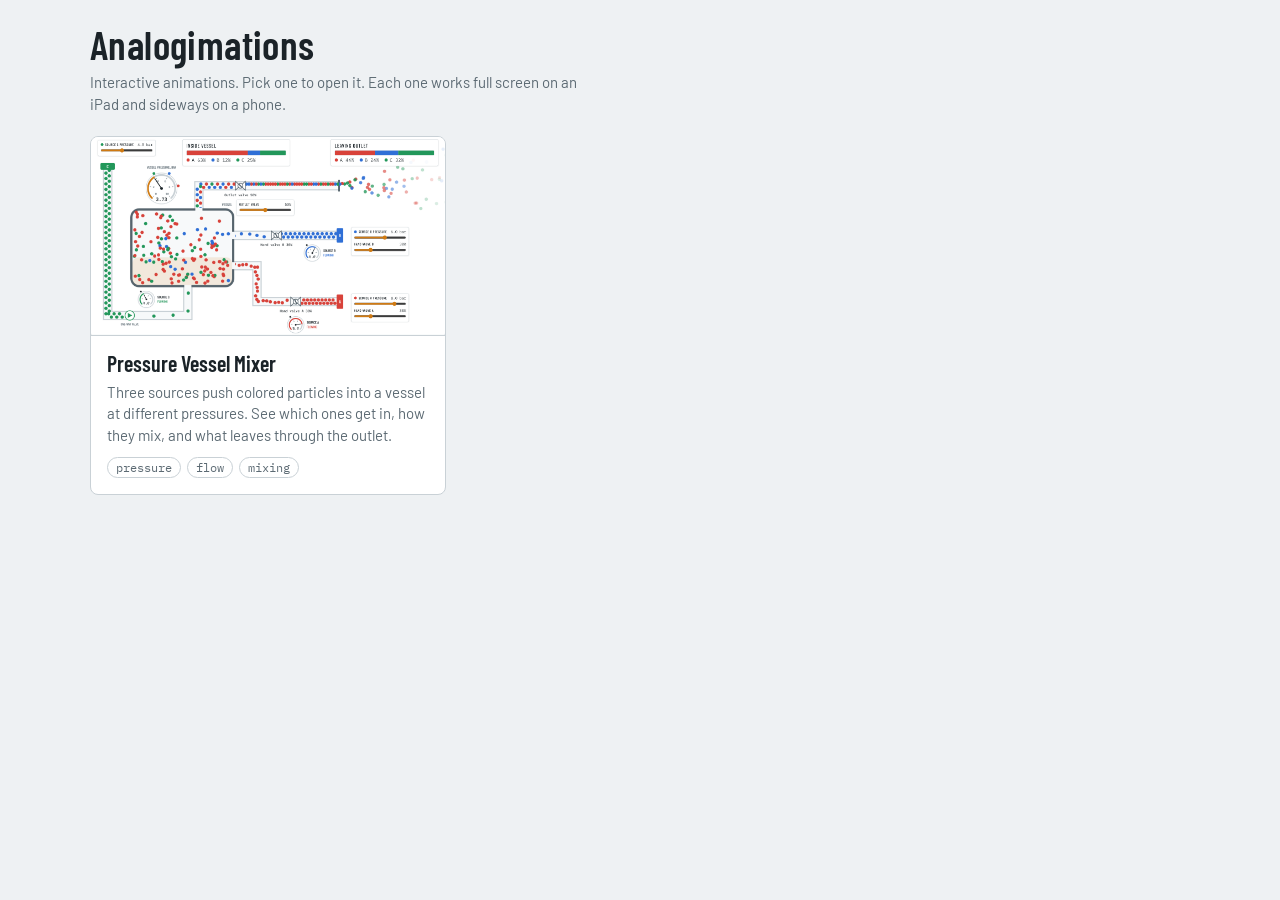
==== index.html @ 4411658d "Turn the repo into an animation catalog Move the pressure vessel to animations/pressure-vessel/, pul" ====
<!doctype html>
<html lang="en">
<head>
<meta charset="utf-8">
<meta name="viewport" content="width=device-width, initial-scale=1, viewport-fit=cover">
<title>Analogimations</title>
<meta name="description" content="Interactive animations. Pick one to open it. Each one works full screen on an iPad and sideways on a phone.">
<meta name="theme-color" content="#eef1f3">
<link rel="stylesheet" href="https://fonts.googleapis.com/css2?family=Barlow+Condensed:wght@500;600&family=Barlow:wght@400;500&family=IBM+Plex+Mono:wght@400;500&display=swap">
<link rel="stylesheet" href="shared/analog.css">
<style>
body { margin: 0; }
.wrap { max-width: 1100px; gap: 20px; }
h1 { font-size: 40px; }
.cards { list-style: none; margin: 0; padding: 0; display: grid; grid-template-columns: repeat(auto-fill, minmax(min(100%, 320px), 1fr)); gap: 16px; }
.card a { display: grid; height: 100%; grid-template-rows: auto 1fr; color: inherit; text-decoration: none; background: var(--panel); border: 1px solid var(--line); border-radius: 8px; overflow: hidden; }
.card a:hover { border-color: var(--steel-dark); }
.card a:focus-visible { outline: 2px solid var(--accent); outline-offset: 2px; }
.card img, .nothumb { display: block; width: 100%; height: auto; aspect-ratio: 16 / 9; object-fit: cover; background: var(--vessel); border-bottom: 1px solid var(--line); }
.card-body { padding: 14px 16px 16px; display: grid; gap: 6px; align-content: start; }
.card h2 { font-family: var(--font-display); font-weight: 600; font-size: 22px; margin: 0; }
.card p { margin: 0; color: var(--muted); line-height: 1.45; }
.tags { list-style: none; margin: 4px 0 0; padding: 0; display: flex; flex-wrap: wrap; gap: 6px; }
.tags li { font-family: var(--font-mono); font-size: 12px; color: var(--muted); border: 1px solid var(--line); border-radius: 999px; padding: 2px 8px; }
</style>
</head>
<body>
<div class="wrap">
  <header><div><h1>Analogimations</h1><p class="sub">Interactive animations. Pick one to open it. Each one works full screen on an iPad and sideways on a phone.</p></div></header>
  <ul class="cards">
    <li class="card"><a href="animations/pressure-vessel/">
      <img src="animations/pressure-vessel/thumb.png" alt="" width="640" height="360" loading="lazy">
      <div class="card-body"><h2>Pressure Vessel Mixer</h2><p>Three sources push colored particles into a vessel at different pressures. See which ones get in, how they mix, and what leaves through the outlet.</p><ul class="tags"><li>pressure</li><li>flow</li><li>mixing</li></ul></div>
    </a></li>
  </ul>
</div>
</body>
</html>
---- shared/analog.css ----
/* Shared look and behavior for every analogimation: palette, fonts, page layout, control chips over
   a 16:9 diagram, full-screen show mode, and phone rules (scenario menu, "turn sideways" hint). */
:root {
  --bg: #eef1f3;
  --panel: #ffffff;
  --fg: #1b2328;
  --muted: #5c6a73;
  --line: #c9d1d6;
  --steel: #8d9aa3;
  --steel-dark: #56646d;
  --vessel: #f7f9fa;
  --accent: #d07a12;
  --red: #d8423a;
  --blue: #2f6fd6;
  --green: #22975a;
  --closed: #9aa5ac;
  --font-display: "Barlow Condensed", "Arial Narrow", sans-serif;
  --font-body: "Barlow", "Helvetica Neue", Arial, sans-serif;
  --font-mono: "IBM Plex Mono", ui-monospace, Menlo, monospace;
}
@media (prefers-color-scheme: dark) {
  :root:not([data-theme="light"]) {
    --bg: #11161a; --panel: #192026; --fg: #e3e8eb; --muted: #93a1aa; --line: #2c363d;
    --steel: #5d6b74; --steel-dark: #8796a0; --vessel: #0d1216; --accent: #f0a040;
    --red: #f0605a; --blue: #5b93f0; --green: #3cc47e; --closed: #4a555c;
    color-scheme: dark;
  }
}
:root[data-theme="dark"] {
  --bg: #11161a; --panel: #192026; --fg: #e3e8eb; --muted: #93a1aa; --line: #2c363d;
  --steel: #5d6b74; --steel-dark: #8796a0; --vessel: #0d1216; --accent: #f0a040;
  --red: #f0605a; --blue: #5b93f0; --green: #3cc47e; --closed: #4a555c;
  color-scheme: dark;
}
* { box-sizing: border-box; }
body {
  background: var(--bg); color: var(--fg); font-family: var(--font-body); font-size: 15px;
  padding-left: max(16px, env(safe-area-inset-left, 0px));
  padding-right: max(16px, env(safe-area-inset-right, 0px));
  padding-block: 20px 32px;
}
.wrap { max-width: 1280px; margin: 0 auto; display: grid; gap: 16px; }
header { display: flex; flex-wrap: wrap; align-items: baseline; justify-content: space-between; gap: 8px 24px; }
h1 { font-family: var(--font-display); font-weight: 600; font-size: 30px; letter-spacing: 0.01em; margin: 0; text-wrap: balance; }
.sub { color: var(--muted); margin: 4px 0 0; max-width: 62ch; line-height: 1.45; }
.readout { display: flex; gap: 20px; font-family: var(--font-mono); font-variant-numeric: tabular-nums; }
.readout div { display: grid; gap: 2px; }
.readout span { font-family: var(--font-display); font-size: 12px; letter-spacing: 0.08em; text-transform: uppercase; color: var(--muted); }
.readout b { font-weight: 500; font-size: 20px; }
.stage { background: var(--panel); border: 1px solid var(--line); border-radius: 6px; overflow: hidden; }
canvas { display: block; width: 100%; height: auto; aspect-ratio: 16 / 9; max-width: 100%; }
.controls { display: grid; grid-template-columns: repeat(auto-fit, minmax(210px, 1fr)); gap: 12px; }
.ctl { background: var(--panel); border: 1px solid var(--line); border-radius: 6px; padding: 12px 14px; display: grid; gap: 8px; min-width: 0; }
.ctl-head { display: flex; justify-content: space-between; align-items: baseline; gap: 8px; }
.ctl label { font-family: var(--font-display); font-weight: 500; font-size: 15px; letter-spacing: 0.06em; text-transform: uppercase; display: flex; align-items: center; gap: 8px; }
.dot { width: 10px; height: 10px; border-radius: 50%; display: inline-block; }
.val { font-family: var(--font-mono); font-variant-numeric: tabular-nums; font-size: 14px; }
.state { font-family: var(--font-mono); font-size: 12px; color: var(--muted); }
.state.open { color: var(--green); }
input[type=range] { width: 100%; accent-color: var(--accent); }
.bar { display: flex; flex-wrap: wrap; gap: 8px; align-items: center; justify-content: space-between; }
.btns { display: flex; gap: 8px; }
button {
  font-family: var(--font-display); font-size: 15px; letter-spacing: 0.06em; text-transform: uppercase;
  background: var(--panel); color: var(--fg); border: 1px solid var(--line); border-radius: 4px;
  padding: 7px 14px; cursor: pointer;
}
button:hover { border-color: var(--steel-dark); }
button:focus-visible, input:focus-visible { outline: 2px solid var(--accent); outline-offset: 2px; }
.presets { display: grid; gap: 10px; }
.preset-btns { display: flex; flex-wrap: wrap; gap: 8px; }
.preset-btns button[aria-pressed="true"] { background: var(--fg); color: var(--panel); border-color: var(--fg); }
.preset-note { margin: 0; color: var(--muted); line-height: 1.45; max-width: 90ch; min-height: 1.45em; }
.preset-note b { color: var(--fg); font-weight: 500; }
.stage { position: relative; }
.hud { position: absolute; left: 0; top: 0; width: 1280px; height: 720px; transform-origin: 0 0; pointer-events: none; }
.chip {
  position: absolute; width: 210px; pointer-events: auto; display: grid; gap: 4px;
  background: color-mix(in srgb, var(--panel) 88%, transparent); border: 1px solid var(--line); border-radius: 6px;
  padding: 8px 10px; box-shadow: 0 1px 3px rgb(0 0 0 / 0.08);
}
.chip-row { display: flex; justify-content: space-between; align-items: baseline; gap: 8px; }
.chip label { font-family: var(--font-display); font-weight: 500; font-size: 13px; letter-spacing: 0.05em; text-transform: uppercase; display: flex; align-items: center; gap: 6px; }
.chip .val { font-size: 13px; }
.chip input[type=range] { margin: 0 0 4px; }
/* Narrow screens: the diagram is too small to hold usable sliders, so they drop below it */
.stage.stacked .hud { position: static; width: auto; height: auto; transform: none; display: grid; grid-template-columns: repeat(auto-fit, minmax(200px, 1fr)); gap: 10px; padding: 12px; border-top: 1px solid var(--line); }
.stage.stacked .chip { position: static; width: auto !important; box-shadow: none; }
.show { display: grid; gap: 16px; }
/* Full-screen show mode: presets, diagram and buttons fill the screen; the diagram keeps its
   16:9 layout and is only scaled to the largest size that fits. */
.show.is-show {
  position: fixed; inset: 0; z-index: 50; overflow: auto;
  background: var(--bg); align-content: center; gap: 12px;
  padding-block: max(12px, env(safe-area-inset-top, 0px)) max(12px, env(safe-area-inset-bottom, 0px));
  padding-left: max(16px, env(safe-area-inset-left, 0px)); padding-right: max(16px, env(safe-area-inset-right, 0px));
}
.show.is-show .stage { width: min(100%, calc((100dvh - 190px) * 16 / 9)); justify-self: center; }
.show.is-show .presets, .show.is-show .bar { width: min(100%, calc((100dvh - 190px) * 16 / 9)); justify-self: center; }
.show.is-show .note { display: none; }
.show.is-show .bar { justify-content: flex-end; }
.chip { transform: scale(var(--boost, 1)); transform-origin: top left; }
.mix-chip { transform: none; }  /* display only, already large enough */
.preset-menu, .rotate-hint { display: none; }
.preset-menu { align-items: center; gap: 8px; }
.preset-menu label { font-family: var(--font-display); font-size: 14px; letter-spacing: 0.06em; text-transform: uppercase; color: var(--muted); }
.preset-menu select {
  font: 500 15px var(--font-body); color: var(--fg); background: var(--panel);
  border: 1px solid var(--line); border-radius: 4px; padding: 6px 8px; min-width: 0; max-width: 100%;
}
.rotate-hint { margin: 0; padding: 10px 12px; border: 1px dashed var(--steel); border-radius: 6px; color: var(--fg); background: var(--panel); line-height: 1.4; }

/* Phones (set from script by screen size) */
.phone .preset-btns { display: none; }
.phone .preset-menu { display: flex; }
.phone.portrait .rotate-hint { display: block; }
.phone.portrait .hud { display: none; }

/* Phone full screen: the diagram fills the sideways screen, with a slim column of controls beside it */
.phone .show.is-show {
  grid-template-columns: auto auto; grid-template-areas: "stage presets" "stage bar";
  align-content: center; justify-content: center; align-items: center; column-gap: 12px; row-gap: 12px;
}
.phone .show.is-show .stage { grid-area: stage; width: min(calc(100vw - 190px), calc((100dvh - 24px) * 16 / 9)); }
.phone .show.is-show .presets { grid-area: presets; width: 140px; align-self: end; }
.phone .show.is-show .bar { grid-area: bar; width: 140px; align-self: start; }
.phone .show.is-show .preset-menu { flex-direction: column; align-items: stretch; }
.phone .show.is-show .preset-menu select { width: 100%; }
.phone .show.is-show .preset-note, .phone .show.is-show .rotate-hint { display: none; }
.phone .show.is-show .btns { flex-direction: column; width: 100%; }
.phone.portrait .show.is-show { grid-template-columns: 1fr; grid-template-areas: "presets" "stage" "bar"; }
.phone.portrait .show.is-show .rotate-hint { display: block; }
.phone.portrait .show.is-show .stage, .phone.portrait .show.is-show .presets, .phone.portrait .show.is-show .bar { width: 100%; }
.note { color: var(--muted); font-size: 13px; max-width: 80ch; line-height: 1.45; }
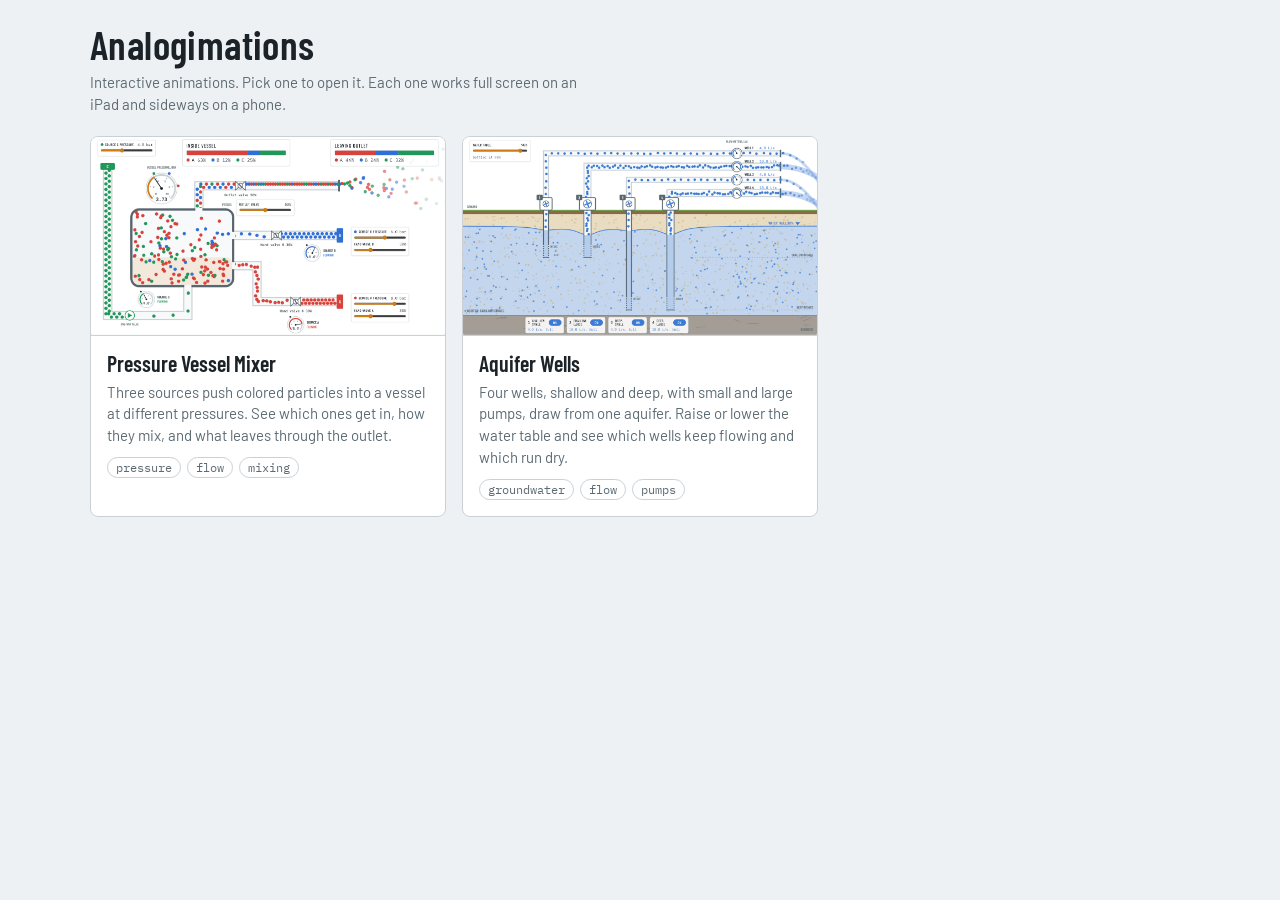
==== commit 58ee0c48: "Add Aquifer Wells animation Four wells (shallow/deep, small/large pumps) draw from one aquifer. Wate" ====
--- a/index.html
+++ b/index.html
@@ -32,6 +32,10 @@
       <img src="animations/pressure-vessel/thumb.png" alt="" width="640" height="360" loading="lazy">
       <div class="card-body"><h2>Pressure Vessel Mixer</h2><p>Three sources push colored particles into a vessel at different pressures. See which ones get in, how they mix, and what leaves through the outlet.</p><ul class="tags"><li>pressure</li><li>flow</li><li>mixing</li></ul></div>
     </a></li>
+    <li class="card"><a href="animations/aquifer-wells/">
+      <img src="animations/aquifer-wells/thumb.png" alt="" width="640" height="360" loading="lazy">
+      <div class="card-body"><h2>Aquifer Wells</h2><p>Four wells, shallow and deep, with small and large pumps, draw from one aquifer. Raise or lower the water table and see which wells keep flowing and which run dry.</p><ul class="tags"><li>groundwater</li><li>flow</li><li>pumps</li></ul></div>
+    </a></li>
   </ul>
 </div>
 </body>
